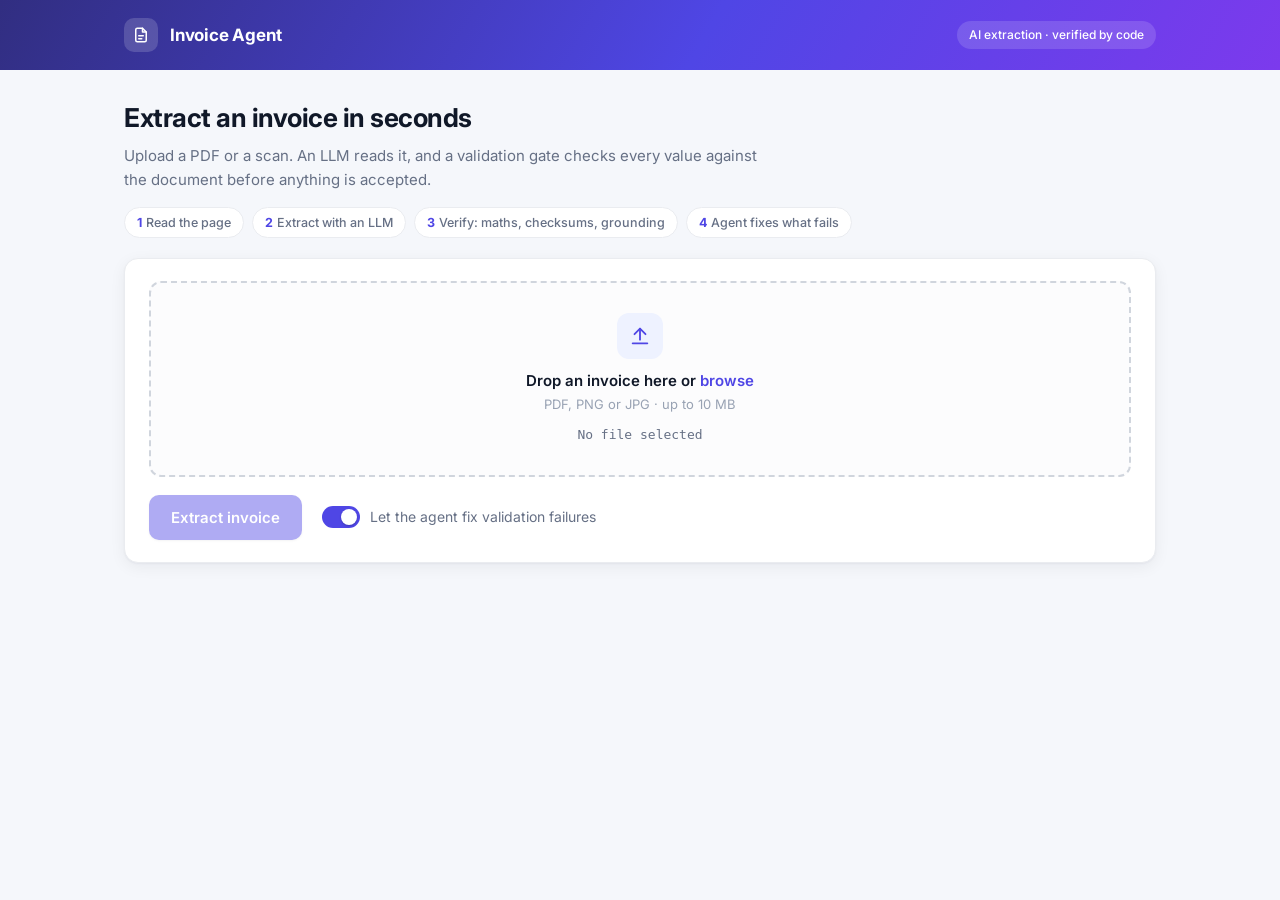
==== src/invoice_agent/web/index.html @ 404c00aa "Demo UI: FastAPI endpoint and upload page - api.py: GET / (demo page, no-store), GET /health, POST /" ====
<!doctype html>
<html lang="en">
<head>
<meta charset="utf-8">
<meta name="viewport" content="width=device-width, initial-scale=1">
<title>Invoice Agent</title>
<link rel="preconnect" href="https://fonts.googleapis.com">
<link rel="preconnect" href="https://fonts.gstatic.com" crossorigin>
<link href="https://fonts.googleapis.com/css2?family=Inter:wght@400;500;600;700&display=swap" rel="stylesheet">
<style>
  :root {
    color-scheme: light;
    --bg: #f5f7fb; --card: #ffffff; --text: #101828; --muted: #667085; --subtle: #98a2b3;
    --line: #eaecf0; --line-strong: #d0d5dd;
    --accent: #4f46e5; --accent-hover: #4338ca; --accent-soft: #eef2ff; --accent-ring: rgba(79, 70, 229, .18);
    --ok: #067647; --ok-soft: #ecfdf3; --ok-line: #abefc6;
    --warn: #b54708; --warn-soft: #fffaeb; --warn-line: #fedf89;
    --bad: #b42318; --bad-soft: #fef3f2; --bad-line: #fecdca;
    --radius: 14px;
    --shadow: 0 1px 2px rgba(16, 24, 40, .04), 0 4px 16px rgba(16, 24, 40, .06);
    --mono: ui-monospace, "Cascadia Code", Consolas, monospace;
  }
  * { box-sizing: border-box; }
  body { margin: 0; background: var(--bg); color: var(--text);
         font: 15px/1.55 Inter, "Segoe UI", system-ui, -apple-system, sans-serif;
         -webkit-font-smoothing: antialiased; }

  .topbar { background: linear-gradient(120deg, #312e81 0%, #4f46e5 55%, #7c3aed 100%); color: #fff; }
  .topbar-inner { max-width: 1080px; margin: 0 auto; padding: 18px 24px; display: flex;
                  align-items: center; gap: 12px; }
  .logo { width: 34px; height: 34px; border-radius: 10px; background: rgba(255, 255, 255, .16);
          display: grid; place-items: center; }
  .brand { font-weight: 700; font-size: 17px; letter-spacing: -.2px; }
  .tag { margin-left: auto; font-size: 12px; font-weight: 500; padding: 5px 12px;
         border-radius: 999px; background: rgba(255, 255, 255, .14); }
  .hero { max-width: 1080px; margin: 0 auto; padding: 28px 24px 0; }
  .hero h1 { font-size: 26px; font-weight: 700; letter-spacing: -.5px; margin: 0 0 6px; }
  .hero p { margin: 0; color: var(--muted); max-width: 640px; }
  .steps { display: flex; flex-wrap: wrap; gap: 8px; margin-top: 16px; }
  .step { font-size: 12.5px; font-weight: 500; color: var(--muted); background: var(--card);
          border: 1px solid var(--line); border-radius: 999px; padding: 5px 12px; }
  .step b { color: var(--accent); margin-right: 4px; }

  main { max-width: 1080px; margin: 0 auto; padding: 20px 24px 64px; }
  .card { background: var(--card); border: 1px solid var(--line); border-radius: var(--radius);
          box-shadow: var(--shadow); padding: 22px 24px; margin-bottom: 18px; }
  .card h2 { font-size: 13px; font-weight: 600; text-transform: uppercase; letter-spacing: .6px;
             color: var(--muted); margin: 0 0 14px; }

  #drop { border: 2px dashed var(--line-strong); border-radius: 12px; padding: 30px 20px;
          text-align: center; cursor: pointer; transition: all .15s ease; background: #fcfcfd; }
  #drop:hover, #drop.over { border-color: var(--accent); background: var(--accent-soft); }
  #drop:focus-visible { outline: none; box-shadow: 0 0 0 4px var(--accent-ring); }
  .drop-icon { width: 46px; height: 46px; margin: 0 auto 10px; border-radius: 12px;
               background: var(--accent-soft); display: grid; place-items: center; color: var(--accent); }
  .drop-title { font-weight: 600; }
  .drop-title span { color: var(--accent); }
  .drop-hint { color: var(--subtle); font-size: 13px; margin-top: 2px; }
  #fileName { margin-top: 10px; font-family: var(--mono); font-size: 13px; color: var(--muted); }
  #fileName.has { color: var(--accent); font-weight: 600; }

  .controls { display: flex; flex-wrap: wrap; gap: 14px 20px; align-items: center; margin-top: 18px; }
  button { display: inline-flex; align-items: center; gap: 8px; background: var(--accent); color: #fff;
           border: 0; border-radius: 10px; padding: 11px 22px; font: inherit; font-weight: 600;
           cursor: pointer; box-shadow: 0 1px 2px rgba(16, 24, 40, .1); transition: background .15s, transform .05s; }
  button:hover:not(:disabled) { background: var(--accent-hover); }
  button:active:not(:disabled) { transform: translateY(1px); }
  button:disabled { opacity: .45; cursor: not-allowed; }
  .switch { display: flex; gap: 10px; align-items: center; color: var(--muted); font-size: 14px; cursor: pointer; user-select: none; }
  .switch input { appearance: none; width: 38px; height: 22px; border-radius: 999px; background: var(--line-strong);
                  position: relative; cursor: pointer; transition: background .15s; margin: 0; }
  .switch input::after { content: ""; position: absolute; top: 3px; left: 3px; width: 16px; height: 16px;
                         border-radius: 50%; background: #fff; box-shadow: 0 1px 2px rgba(0,0,0,.2); transition: transform .15s; }
  .switch input:checked { background: var(--accent); }
  .switch input:checked::after { transform: translateX(16px); }
  #status { display: none; align-items: center; gap: 10px; color: var(--muted); font-size: 14px; }
  .spinner { width: 18px; height: 18px; border: 2.5px solid var(--accent-soft); border-top-color: var(--accent);
             border-radius: 50%; animation: spin .8s linear infinite; }
  @keyframes spin { to { transform: rotate(360deg); } }
  #error { display: none; margin-top: 16px; padding: 12px 14px; border-radius: 10px;
           background: var(--bad-soft); color: var(--bad); border: 1px solid var(--bad-line); font-size: 14px; }

  #result { display: none; animation: rise .25s ease; }
  @keyframes rise { from { opacity: 0; transform: translateY(6px); } to { opacity: 1; transform: none; } }

  .summary { display: flex; flex-wrap: wrap; gap: 18px 44px; align-items: center; }
  .summary .stat { min-width: 110px; }
  .badge { display: inline-flex; align-items: center; gap: 8px; font-weight: 700; font-size: 14px;
           padding: 9px 16px; border-radius: 999px; letter-spacing: .3px; white-space: nowrap; }
  .badge::before { content: ""; width: 8px; height: 8px; border-radius: 50%; background: currentColor; }
  .badge.accepted { background: var(--ok-soft); color: var(--ok); border: 1px solid var(--ok-line); }
  .badge.review { background: var(--warn-soft); color: var(--warn); border: 1px solid var(--warn-line); }
  .stat .label { font-size: 12px; color: var(--muted); font-weight: 500; }
  .stat .value { font-weight: 600; font-size: 15px; margin-top: 2px; }
  .meter { height: 6px; border-radius: 999px; background: var(--line); overflow: hidden; margin-top: 6px; max-width: 160px; }
  .meter div { height: 100%; border-radius: 999px; transition: width .4s ease; }

  ul.issues, ul.notes { list-style: none; margin: 0; padding: 0; }
  ul.issues li { padding: 10px 14px; border-radius: 10px; margin-bottom: 8px; font-size: 14px; border: 1px solid; }
  ul.issues li.error { background: var(--bad-soft); color: var(--bad); border-color: var(--bad-line); }
  ul.issues li.warning { background: var(--warn-soft); color: var(--warn); border-color: var(--warn-line); }
  ul.issues li.none { background: var(--ok-soft); color: var(--ok); border-color: var(--ok-line); font-weight: 500; }
  ul.issues code { font-family: var(--mono); font-size: 12px; opacity: .8; }
  ul.notes li { padding: 10px 14px; border-radius: 10px; margin-bottom: 8px; font-size: 14px;
                background: var(--accent-soft); color: #3730a3; border-left: 3px solid var(--accent); border-radius: 0 10px 10px 0; }

  .grid { display: grid; grid-template-columns: repeat(auto-fill, minmax(200px, 1fr)); gap: 16px 24px; }
  .field .k { font-size: 12px; color: var(--muted); font-weight: 500; }
  .field .v { font-weight: 600; margin-top: 2px; word-break: break-word; }
  .field .v.empty { color: var(--subtle); font-weight: 400; font-style: italic; }
  .field.low .v { color: var(--warn); }
  .parties { display: grid; grid-template-columns: 1fr 1fr; gap: 16px; }
  @media (max-width: 640px) { .parties { grid-template-columns: 1fr; } }
  .party { border: 1px solid var(--line); border-radius: 12px; padding: 14px 16px; background: #fcfcfd; }
  .party .k { font-size: 12px; color: var(--accent); font-weight: 600; text-transform: uppercase; letter-spacing: .5px; }
  .party .name { font-weight: 600; font-size: 16px; margin: 4px 0 2px; }
  .party .meta { color: var(--muted); font-size: 13.5px; }

  .table-wrap { border: 1px solid var(--line); border-radius: 12px; overflow: hidden; }
  table { width: 100%; border-collapse: collapse; font-size: 14px; }
  th { text-align: left; font-size: 12px; color: var(--muted); font-weight: 600; background: #f9fafb;
       border-bottom: 1px solid var(--line); padding: 10px 14px; }
  td { border-bottom: 1px solid var(--line); padding: 10px 14px; }
  tbody tr:last-child td { border-bottom: 0; }
  tbody tr:nth-child(even) td { background: #fcfcfd; }
  td.num, th.num { text-align: right; font-variant-numeric: tabular-nums; }
  .totals { margin: 16px 0 0 auto; width: min(340px, 100%); }
  .totals div { display: flex; justify-content: space-between; padding: 4px 0; color: var(--muted); font-variant-numeric: tabular-nums; }
  .totals div span:last-child { color: var(--text); font-weight: 500; }
  .totals .grand { border-top: 1px solid var(--line); margin-top: 6px; padding-top: 10px; }
  .totals .grand span { color: var(--text) !important; font-weight: 700 !important; font-size: 17px; }
  footer { color: var(--subtle); font-size: 12px; margin-top: 8px; text-align: center; }
</style>
</head>
<body>
<div class="topbar">
  <div class="topbar-inner">
    <div class="logo" aria-hidden="true">
      <svg width="18" height="18" viewBox="0 0 24 24" fill="none" stroke="#fff" stroke-width="2" stroke-linecap="round" stroke-linejoin="round"><path d="M14 3H7a2 2 0 0 0-2 2v14a2 2 0 0 0 2 2h10a2 2 0 0 0 2-2V8z"/><path d="M14 3v5h5"/><path d="M9 13h6M9 17h4"/></svg>
    </div>
    <div class="brand">Invoice Agent</div>
    <div class="tag">AI extraction · verified by code</div>
  </div>
</div>

<div class="hero">
  <h1>Extract an invoice in seconds</h1>
  <p>Upload a PDF or a scan. An LLM reads it, and a validation gate checks every value against
    the document before anything is accepted.</p>
  <div class="steps">
    <span class="step"><b>1</b>Read the page</span>
    <span class="step"><b>2</b>Extract with an LLM</span>
    <span class="step"><b>3</b>Verify: maths, checksums, grounding</span>
    <span class="step"><b>4</b>Agent fixes what fails</span>
  </div>
</div>

<main>
  <section class="card">
    <div id="drop" tabindex="0" role="button" aria-label="Choose an invoice file">
      <div class="drop-icon" aria-hidden="true">
        <svg width="22" height="22" viewBox="0 0 24 24" fill="none" stroke="currentColor" stroke-width="2" stroke-linecap="round" stroke-linejoin="round"><path d="M12 16V4"/><path d="m6 10 6-6 6 6"/><path d="M4 20h16"/></svg>
      </div>
      <div class="drop-title">Drop an invoice here or <span>browse</span></div>
      <div class="drop-hint">PDF, PNG or JPG · up to 10 MB</div>
      <div id="fileName">No file selected</div>
    </div>
    <input type="file" id="file" accept=".pdf,.png,.jpg,.jpeg" hidden>
    <div class="controls">
      <button id="go" disabled>Extract invoice</button>
      <label class="switch"><input type="checkbox" id="agent" checked> Let the agent fix validation failures</label>
      <span id="status"><span class="spinner" aria-hidden="true"></span><span id="statusText"></span></span>
    </div>
    <div id="error"></div>
  </section>

  <div id="result">
    <section class="card">
      <div class="summary">
        <span id="badge" class="badge"></span>
        <div class="stat"><div class="label">Confidence</div><div class="value" id="score"></div>
          <div class="meter"><div id="meter"></div></div></div>
        <div class="stat"><div class="label">Handled by</div><div class="value" id="route"></div></div>
        <div class="stat"><div class="label">Model</div><div class="value" id="model"></div></div>
        <div class="stat"><div class="label">Time</div><div class="value" id="time"></div></div>
      </div>
    </section>

    <section class="card">
      <h2>Validation</h2>
      <ul class="issues" id="issues"></ul>
      <div id="notesWrap" style="display:none">
        <h2 style="margin-top:18px">Agent notes</h2>
        <ul class="notes" id="notes"></ul>
      </div>
    </section>

    <section class="card">
      <h2>Invoice details</h2>
      <div class="grid" id="fields"></div>
    </section>

    <section class="card">
      <h2>Parties</h2>
      <div class="parties" id="parties"></div>
    </section>

    <section class="card">
      <h2>Line items</h2>
      <div class="table-wrap">
        <table>
          <thead><tr><th>#</th><th>Description</th><th class="num">Qty</th>
            <th class="num">Unit price</th><th class="num">Amount</th></tr></thead>
          <tbody id="items"></tbody>
        </table>
      </div>
      <div class="totals" id="totals"></div>
    </section>
  </div>

  <footer id="footer"></footer>
</main>

<script>
const $ = (id) => document.getElementById(id);
const fileInput = $("file");
let chosen = null;

function el(tag, text, cls) {
  const node = document.createElement(tag);
  if (text !== undefined && text !== null) node.textContent = text;  // never innerHTML
  if (cls) node.className = cls;
  return node;
}

function choose(file) {
  chosen = file || null;
  $("fileName").textContent = chosen ? `${chosen.name} · ${(chosen.size / 1024).toFixed(0)} KB` : "No file selected";
  $("fileName").classList.toggle("has", !!chosen);
  $("go").disabled = !chosen;
}

function setStatus(text) {
  $("status").style.display = text ? "inline-flex" : "none";
  $("statusText").textContent = text || "";
}

$("drop").addEventListener("click", () => fileInput.click());
$("drop").addEventListener("keydown", (e) => { if (e.key === "Enter" || e.key === " ") fileInput.click(); });
fileInput.addEventListener("change", () => choose(fileInput.files[0]));
["dragenter", "dragover"].forEach((t) => $("drop").addEventListener(t, (e) => { e.preventDefault(); $("drop").classList.add("over"); }));
["dragleave", "drop"].forEach((t) => $("drop").addEventListener(t, (e) => { e.preventDefault(); $("drop").classList.remove("over"); }));
$("drop").addEventListener("drop", (e) => choose(e.dataTransfer.files[0]));

$("go").addEventListener("click", async () => {
  if (!chosen) return;
  $("error").style.display = "none";
  $("result").style.display = "none";
  $("go").disabled = true;
  const started = Date.now();
  const tick = () => {
    const s = Math.round((Date.now() - started) / 1000);
    setStatus(`Reading and extracting… ${s}s` + (s > 60 ? " · the agent may be investigating" : ""));
  };
  tick();
  const timer = setInterval(tick, 500);
  try {
    const body = new FormData();
    body.append("file", chosen);
    body.append("use_agent", $("agent").checked ? "true" : "false");
    const resp = await fetch("/extract", { method: "POST", body });
    const data = await resp.json();
    if (!resp.ok) throw new Error(data.detail || `Request failed (${resp.status})`);
    render(data);
  } catch (err) {
    $("error").textContent = String(err.message || err);
    $("error").style.display = "block";
  } finally {
    clearInterval(timer);
    setStatus("");
    $("go").disabled = !chosen;
  }
});

function money(v, cur) {
  if (v === null || v === undefined) return null;
  const s = Number(v).toLocaleString(undefined, { minimumFractionDigits: 2, maximumFractionDigits: 2 });
  return cur ? `${s} ${cur}` : s;
}

function field(container, label, value, confidence) {
  const low = confidence !== undefined && confidence < 0.8;
  const box = el("div", null, "field" + (low ? " low" : ""));
  box.appendChild(el("div", label, "k"));
  const empty = value === null || value === undefined || value === "";
  box.appendChild(el("div", empty ? "Not on document" : value, "v" + (empty ? " empty" : "")));
  if (low) box.title = `Low confidence (${confidence.toFixed(2)})`;
  container.appendChild(box);
}

function render({ result, seconds, filename }) {
  const inv = result.invoice, conf = result.field_confidence || {};
  const accepted = result.status === "accepted";
  const badge = $("badge");
  badge.textContent = accepted ? "Accepted" : "Needs review";
  badge.className = "badge " + (accepted ? "accepted" : "review");
  $("score").textContent = `${Math.round(result.score * 100)}%`;
  $("meter").style.width = `${Math.round(result.score * 100)}%`;
  $("meter").style.background = result.score >= 0.8 ? "#12b76a" : result.score >= 0.5 ? "#f79009" : "#f04438";
  $("route").textContent = result.route === "agent" ? "Agent" : "Fast path";
  $("model").textContent = result.model.split("/").pop().replace(":free", "");
  $("time").textContent = `${seconds}s`;

  const issues = $("issues");
  issues.replaceChildren();
  if (!result.issues.length) issues.appendChild(el("li", "Every check passed: maths, grounding, labels and checksums.", "none"));
  for (const i of result.issues) {
    const li = el("li", null, i.severity);
    li.appendChild(el("strong", `${i.field}: `));
    li.appendChild(document.createTextNode(i.message + " "));
    li.appendChild(el("code", i.code));
    issues.appendChild(li);
  }
  const notes = $("notes");
  notes.replaceChildren();
  for (const n of result.notes || []) notes.appendChild(el("li", n));
  $("notesWrap").style.display = (result.notes || []).length ? "block" : "none";

  const f = $("fields");
  f.replaceChildren();
  field(f, "Document type", inv.document_type === "credit_note" ? "Credit note" : "Invoice");
  field(f, "Invoice number", inv.invoice_number, conf.invoice_number);
  field(f, "Invoice date", inv.invoice_date, conf.invoice_date);
  field(f, "Due date", inv.due_date, conf.due_date);
  field(f, "PO number", inv.po_number, conf.po_number);
  field(f, "Currency", inv.currency, conf.currency);
  field(f, "Payment terms", inv.payment_terms);

  const parties = $("parties");
  parties.replaceChildren();
  for (const [key, title] of [["vendor", "Vendor"], ["buyer", "Buyer"]]) {
    const p = inv[key] || {};
    const box = el("div", null, "party");
    box.appendChild(el("div", title, "k"));
    box.appendChild(el("div", p.name || "Not on document", "name"));
    if (p.address) box.appendChild(el("div", p.address, "meta"));
    box.appendChild(el("div", p.tax_id ? `Tax ID ${p.tax_id}` : "No tax ID on document", "meta"));
    parties.appendChild(box);
  }

  const items = $("items");
  items.replaceChildren();
  inv.line_items.forEach((li, idx) => {
    const tr = el("tr");
    tr.appendChild(el("td", String(idx + 1)));
    tr.appendChild(el("td", li.description || ""));
    tr.appendChild(el("td", li.quantity ?? "", "num"));
    tr.appendChild(el("td", money(li.unit_price) ?? "", "num"));
    tr.appendChild(el("td", money(li.amount) ?? "", "num"));
    items.appendChild(tr);
  });
  if (!inv.line_items.length) {
    const tr = el("tr"); const td = el("td", "No line items extracted");
    td.colSpan = 5; tr.appendChild(td); items.appendChild(tr);
  }
  const totals = $("totals");
  totals.replaceChildren();
  for (const [label, v] of [["Subtotal", inv.subtotal], ["Discount", inv.discount], ["Tax", inv.tax]]) {
    if (v === null || v === undefined) continue;
    const d = el("div"); d.appendChild(el("span", label)); d.appendChild(el("span", money(v, inv.currency)));
    totals.appendChild(d);
  }
  const g = el("div", null, "grand");
  g.appendChild(el("span", "Total")); g.appendChild(el("span", money(inv.total, inv.currency) ?? "Not on document"));
  totals.appendChild(g);

  $("footer").textContent = `${filename} · run ${result.run_id} · prompt ${result.prompt_version}`;
  $("result").style.display = "block";
  $("result").scrollIntoView({ behavior: "smooth", block: "start" });
}

fetch("/health").then((r) => r.json()).then((h) => {
  $("footer").textContent = `Extractor ${h.extractor_model} · Agent ${h.agent_model} · v${h.version}`;
}).catch(() => {});
</script>
</body>
</html>
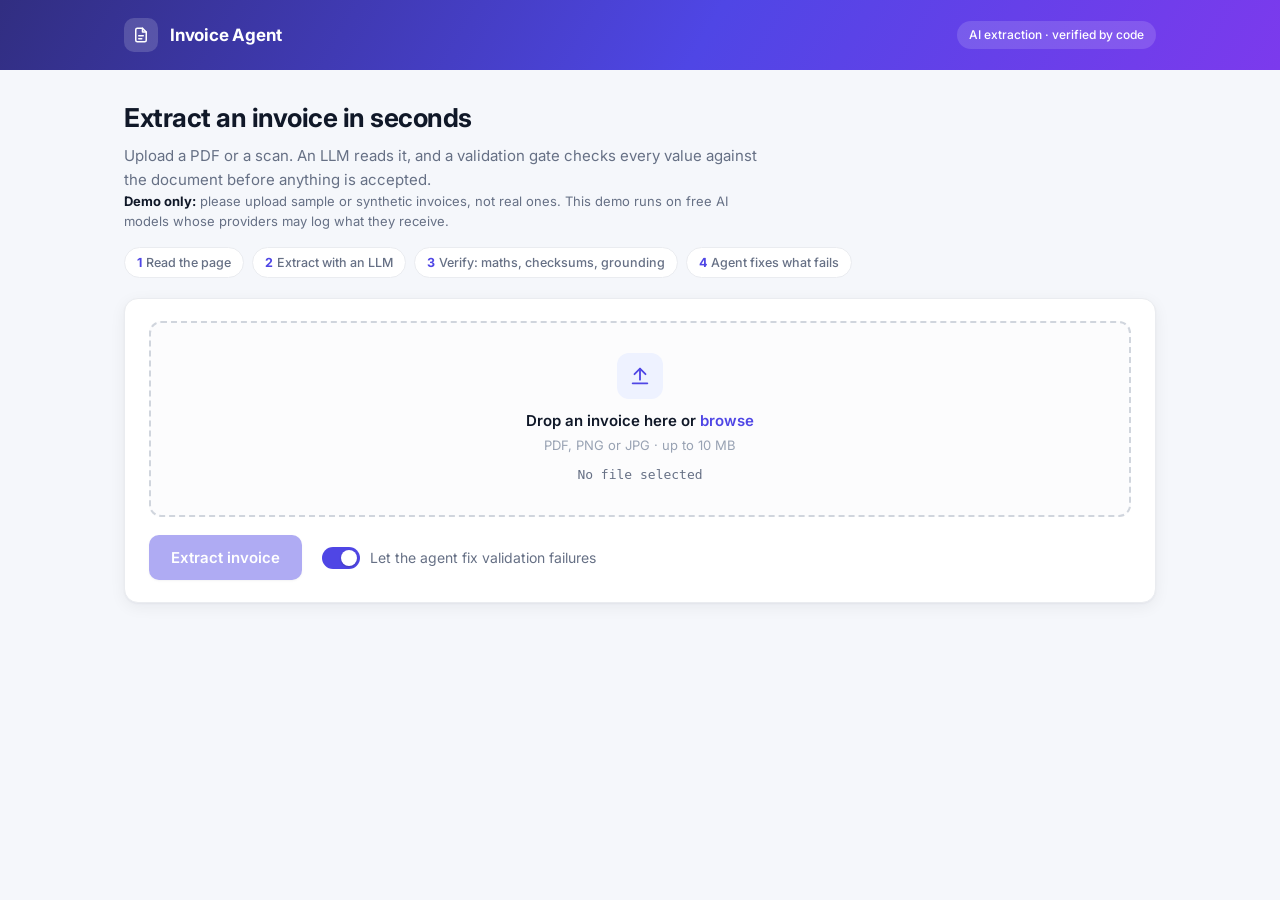
==== commit e9a6938c: "Deploy demo to Hugging Face Spaces: Dockerfile, demo login, guide - DEMO_PASSWORD enables HTTP Basic" ====
--- a/src/invoice_agent/web/index.html
+++ b/src/invoice_agent/web/index.html
@@ -36,6 +36,8 @@
   .hero { max-width: 1080px; margin: 0 auto; padding: 28px 24px 0; }
   .hero h1 { font-size: 26px; font-weight: 700; letter-spacing: -.5px; margin: 0 0 6px; }
   .hero p { margin: 0; color: var(--muted); max-width: 640px; }
+  .notice { margin: 12px 0 0; font-size: 13px; color: var(--muted); }
+  .notice b { color: var(--text); }
   .steps { display: flex; flex-wrap: wrap; gap: 8px; margin-top: 16px; }
   .step { font-size: 12.5px; font-weight: 500; color: var(--muted); background: var(--card);
           border: 1px solid var(--line); border-radius: 999px; padding: 5px 12px; }
@@ -147,6 +149,8 @@
   <h1>Extract an invoice in seconds</h1>
   <p>Upload a PDF or a scan. An LLM reads it, and a validation gate checks every value against
     the document before anything is accepted.</p>
+  <p class="notice"><b>Demo only:</b> please upload sample or synthetic invoices, not real
+    ones. This demo runs on free AI models whose providers may log what they receive.</p>
   <div class="steps">
     <span class="step"><b>1</b>Read the page</span>
     <span class="step"><b>2</b>Extract with an LLM</span>
@@ -223,6 +227,10 @@
 
 <script>
 const $ = (id) => document.getElementById(id);
+const DOC_TYPES = {
+  invoice: "Invoice", credit_note: "Credit note", debit_note: "Debit note", proforma: "Proforma",
+  quote: "Quote", receipt: "Receipt", statement: "Statement", other: "Other document",
+};
 const fileInput = $("file");
 let chosen = null;
 
@@ -307,7 +315,9 @@
   $("score").textContent = `${Math.round(result.score * 100)}%`;
   $("meter").style.width = `${Math.round(result.score * 100)}%`;
   $("meter").style.background = result.score >= 0.8 ? "#12b76a" : result.score >= 0.5 ? "#f79009" : "#f04438";
-  $("route").textContent = result.route === "agent" ? "Agent" : "Fast path";
+  const agentTried = result.issues.some((i) => i.code === "agent.unavailable");
+  $("route").textContent = result.route === "agent" ? "Agent"
+    : agentTried ? "Fast path (agent unavailable)" : "Fast path";
   $("model").textContent = result.model.split("/").pop().replace(":free", "");
   $("time").textContent = `${seconds}s`;
 
@@ -328,7 +338,7 @@
 
   const f = $("fields");
   f.replaceChildren();
-  field(f, "Document type", inv.document_type === "credit_note" ? "Credit note" : "Invoice");
+  field(f, "Document type", DOC_TYPES[inv.document_type] || inv.document_type);
   field(f, "Invoice number", inv.invoice_number, conf.invoice_number);
   field(f, "Invoice date", inv.invoice_date, conf.invoice_date);
   field(f, "Due date", inv.due_date, conf.due_date);
@@ -365,7 +375,10 @@
   }
   const totals = $("totals");
   totals.replaceChildren();
-  for (const [label, v] of [["Subtotal", inv.subtotal], ["Discount", inv.discount], ["Tax", inv.tax]]) {
+  const rows = [["Subtotal", inv.subtotal], ["Discount", inv.discount === null ? null : -inv.discount],
+                ["Tax", inv.tax]];
+  for (const c of inv.other_charges || []) rows.push([c.label || c.kind, c.amount]);
+  for (const [label, v] of rows) {
     if (v === null || v === undefined) continue;
     const d = el("div"); d.appendChild(el("span", label)); d.appendChild(el("span", money(v, inv.currency)));
     totals.appendChild(d);
@@ -373,6 +386,10 @@
   const g = el("div", null, "grand");
   g.appendChild(el("span", "Total")); g.appendChild(el("span", money(inv.total, inv.currency) ?? "Not on document"));
   totals.appendChild(g);
+  if (inv.tax_included !== null && inv.tax_included !== undefined) {
+    const t = el("div"); t.appendChild(el("span", "incl. tax")); t.appendChild(el("span", money(inv.tax_included, inv.currency)));
+    totals.appendChild(t);
+  }
 
   $("footer").textContent = `${filename} · run ${result.run_id} · prompt ${result.prompt_version}`;
   $("result").style.display = "block";
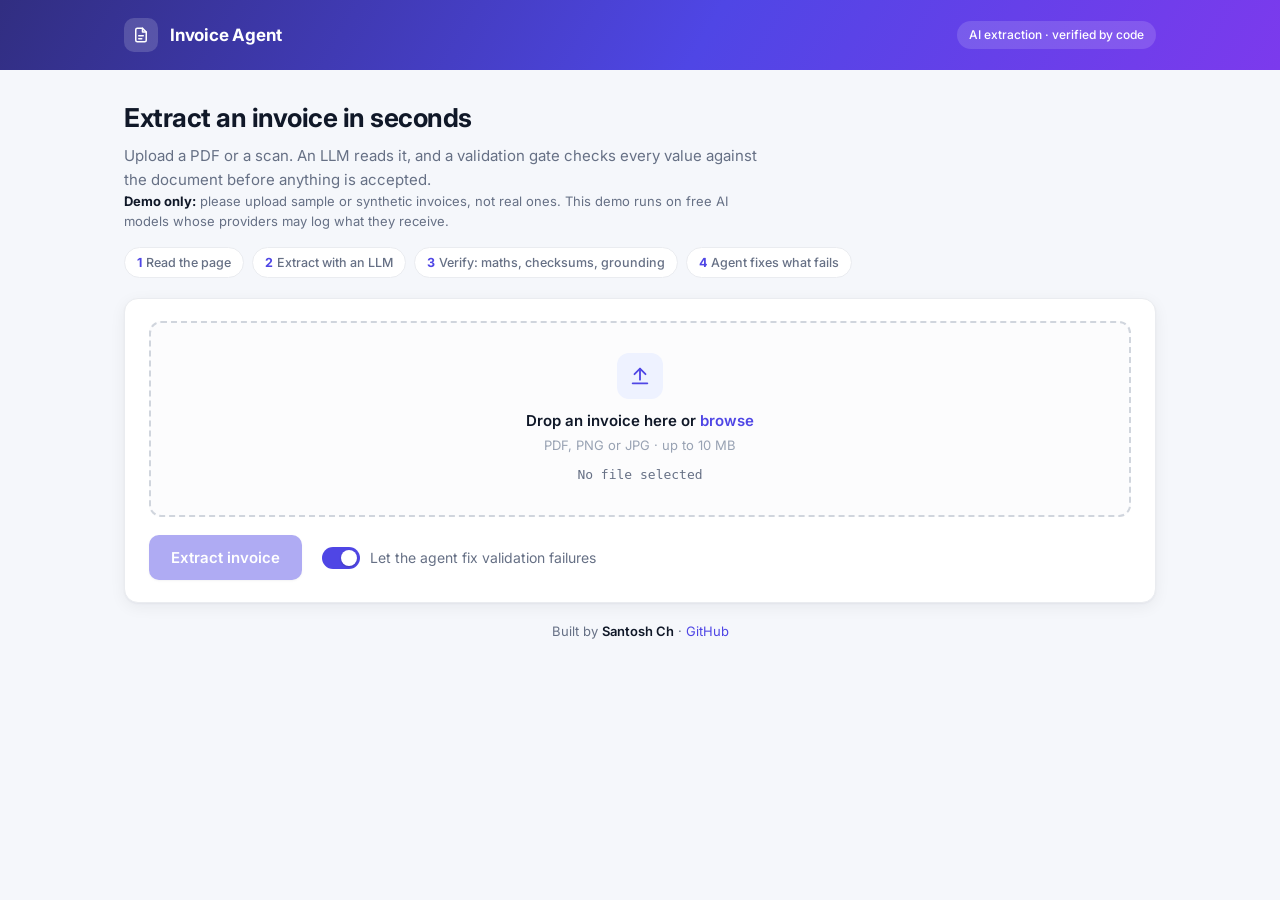
==== commit ac276694: "Demo page: "Built by Santosh Ch" credit with GitHub link Co-Authored-By: Claude Opus 5.5 <noreply@an" ====
--- a/src/invoice_agent/web/index.html
+++ b/src/invoice_agent/web/index.html
@@ -132,6 +132,10 @@
   .totals .grand { border-top: 1px solid var(--line); margin-top: 6px; padding-top: 10px; }
   .totals .grand span { color: var(--text) !important; font-weight: 700 !important; font-size: 17px; }
   footer { color: var(--subtle); font-size: 12px; margin-top: 8px; text-align: center; }
+  .credit { margin-top: 6px; color: var(--muted); font-size: 13px; }
+  .credit b { color: var(--text); font-weight: 600; }
+  .credit a { color: var(--accent); text-decoration: none; }
+  .credit a:hover { color: var(--accent-hover); text-decoration: underline; }
 </style>
 </head>
 <body>
@@ -222,7 +226,11 @@
     </section>
   </div>
 
-  <footer id="footer"></footer>
+  <footer>
+    <div id="footer"></div>
+    <div class="credit">Built by <b>Santosh Ch</b> ·
+      <a href="https://github.com/chsantosh1224/invoice-agent" target="_blank" rel="noopener">GitHub</a></div>
+  </footer>
 </main>
 
 <script>
